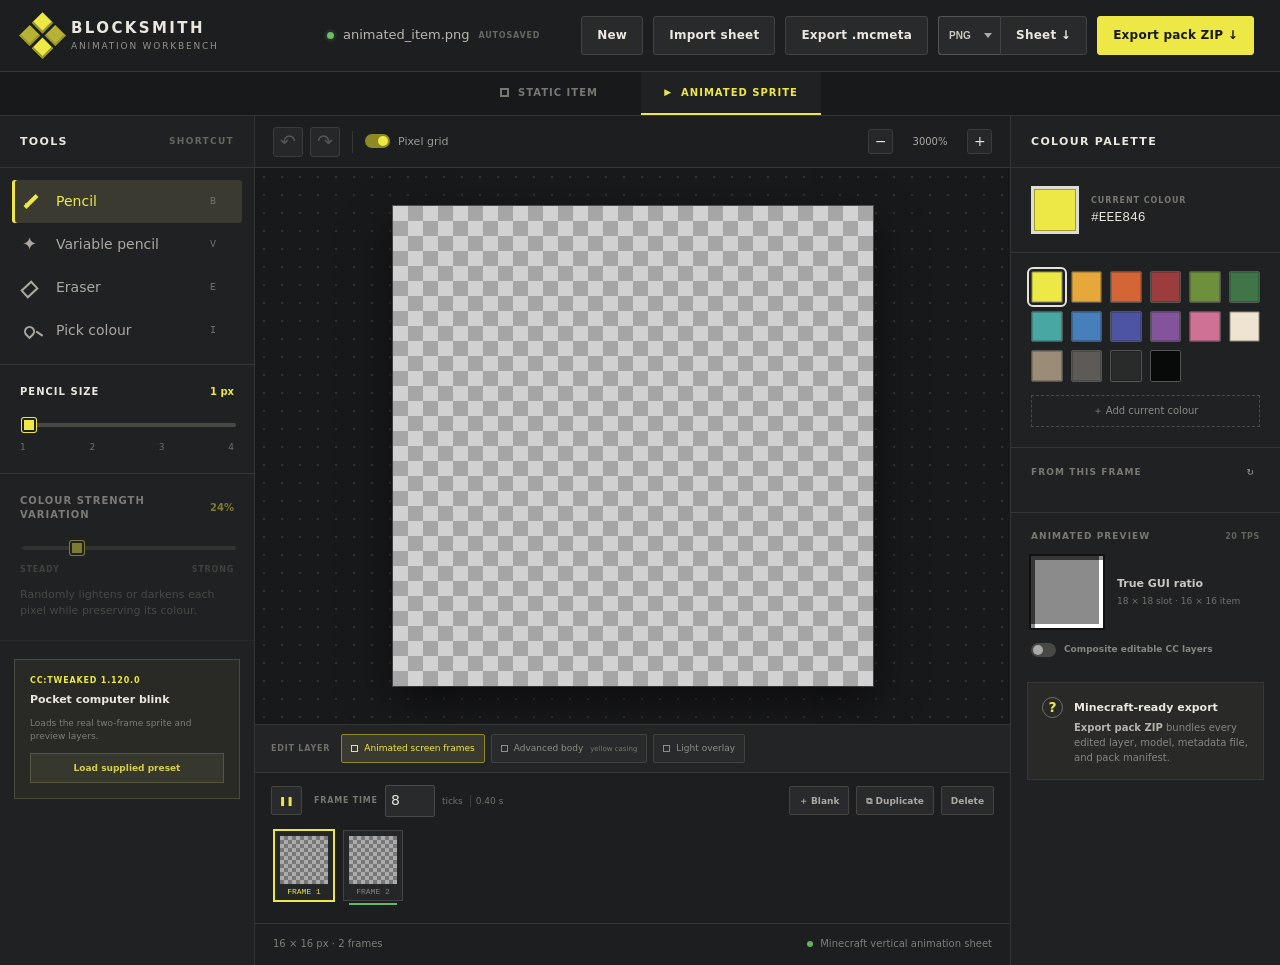
==== item-pixel-editor/animation.html @ 15eb38f9 "Initial commit: CC: App companion apps" ====
<!doctype html>
<html lang="en">
<head>
  <meta charset="utf-8">
  <meta name="viewport" content="width=device-width, initial-scale=1">
  <meta name="theme-color" content="#171819">
  <title>Blocksmith — Animated Minecraft Sprite Editor</title>
  <link rel="stylesheet" href="style.css">
</head>
<body class="animated-editor">
  <header class="topbar">
    <a class="brand" href="index.html" aria-label="Blocksmith home">
      <span class="brand-mark" aria-hidden="true"><i></i><i></i><i></i><i></i></span>
      <span><strong>BLOCKSMITH</strong><small>ANIMATION WORKBENCH</small></span>
    </a>
    <div class="file-name" title="Automatically saved in this browser"><span class="status-dot"></span><span id="documentName">animated_item.png</span><small>AUTOSAVED</small></div>
    <div class="top-actions">
      <button class="button button-muted new-button" id="newButton" type="button">New</button>
      <button class="button button-muted" id="importButton" type="button">Import sheet</button>
      <button class="button button-muted meta-button" id="metaButton" type="button">Export .mcmeta</button>
      <div class="export-group sheet-export-group">
        <label for="exportFormat">Export format</label>
        <select id="exportFormat" aria-label="Export format"><option value="png">PNG</option><option value="webp">WEBP</option></select>
        <button class="button button-muted" id="sheetButton" type="button">Sheet ↓</button>
      </div>
      <button class="button button-primary" id="exportButton" type="button">Export pack ZIP <span aria-hidden="true">↓</span></button>
    </div>
  </header>

  <nav class="editor-tabs" aria-label="Editor type">
    <a href="index.html"><span class="tab-dot"></span>Static item</a>
    <a class="active" href="animation.html"><span class="tab-play">▶</span>Animated sprite</a>
  </nav>

  <main class="workspace">
    <aside class="panel tools-panel" aria-label="Drawing tools">
      <div class="panel-heading"><span>TOOLS</span><small>SHORTCUT</small></div>
      <div class="tool-list" role="toolbar" aria-label="Pixel tools">
        <button class="tool active" data-tool="pencil" title="Pencil (B)"><span class="tool-icon pencil-icon"></span><span>Pencil</span><kbd>B</kbd></button>
        <button class="tool" data-tool="variable" title="Variable pencil (V)"><span class="tool-icon variable-icon">✦</span><span>Variable pencil</span><kbd>V</kbd></button>
        <button class="tool" data-tool="eraser" title="Eraser (E)"><span class="tool-icon eraser-icon"></span><span>Eraser</span><kbd>E</kbd></button>
        <button class="tool" data-tool="picker" title="Pick colour (I)"><span class="tool-icon picker-icon"></span><span>Pick colour</span><kbd>I</kbd></button>
      </div>
      <div class="control-section">
        <div class="control-label"><label for="sizeRange">PENCIL SIZE</label><output id="sizeOutput">1 px</output></div>
        <input id="sizeRange" type="range" min="1" max="4" value="1">
        <div class="range-ticks"><span>1</span><span>2</span><span>3</span><span>4</span></div>
      </div>
      <div class="control-section variation-control" id="variationControl">
        <div class="control-label"><label for="variationRange">COLOUR STRENGTH VARIATION</label><output id="variationOutput">24%</output></div>
        <input id="variationRange" type="range" min="0" max="100" value="24">
        <div class="variation-scale"><span>STEADY</span><span>STRONG</span></div>
        <p>Randomly lightens or darkens each pixel while preserving its colour.</p>
      </div>
      <div class="cc-preset-card">
        <small>CC:TWEAKED 1.120.0</small>
        <strong>Pocket computer blink</strong>
        <p>Loads the real two-frame sprite and preview layers.</p>
        <button id="ccPresetButton" type="button">Load supplied preset</button>
      </div>
    </aside>

    <section class="canvas-area animation-canvas-area" id="dropZone">
      <div class="canvas-toolbar">
        <div class="history-actions">
          <button class="icon-button" id="undoButton" type="button" title="Undo (Ctrl+Z)" disabled>↶</button>
          <button class="icon-button" id="redoButton" type="button" title="Redo (Ctrl+Shift+Z)" disabled>↷</button>
          <span class="divider"></span>
          <label class="grid-toggle"><input id="gridToggle" type="checkbox" checked><span></span> Pixel grid</label>
        </div>
        <div class="zoom-control">
          <button class="zoom-button" id="zoomOut" type="button" aria-label="Zoom out">−</button>
          <output id="zoomOutput">2400%</output>
          <button class="zoom-button" id="zoomIn" type="button" aria-label="Zoom in">+</button>
        </div>
      </div>
      <div class="canvas-stage">
        <div class="canvas-wrap" id="canvasWrap">
          <canvas id="editorCanvas" width="16" height="16" aria-label="Editable animation frame"></canvas>
          <canvas id="gridCanvas" width="16" height="16" aria-hidden="true"></canvas>
        </div>
        <div class="drop-message"><strong>Drop a vertical sprite sheet</strong><span>PNG or WebP · square frames stacked top to bottom</span></div>
      </div>
      <section class="timeline" aria-label="Animation timeline">
        <div class="layer-editor-bar">
          <span>EDIT LAYER</span>
          <button class="active" data-layer="animation" type="button"><i></i>Animated screen frames</button>
          <button data-layer="body" type="button"><i></i>Advanced body <small>yellow casing</small></button>
          <button data-layer="light" type="button"><i></i>Light overlay</button>
          <button class="export-layer-button" id="exportLayerButton" type="button" hidden>Export body PNG</button>
        </div>
        <div class="timeline-top">
          <div class="playback-controls">
            <button class="play-button" id="playButton" type="button" title="Play or pause">❚❚</button>
            <label for="frametimeInput">FRAME TIME</label>
            <input id="frametimeInput" type="number" min="1" max="200" value="8">
            <span>ticks</span><output id="secondsOutput">0.40 s</output>
          </div>
          <div class="frame-actions">
            <button id="addFrameButton" type="button">＋ Blank</button>
            <button id="duplicateFrameButton" type="button">⧉ Duplicate</button>
            <button id="deleteFrameButton" type="button">Delete</button>
          </div>
        </div>
        <div class="frame-strip" id="frameStrip"></div>
      </section>
      <footer class="canvas-footer">
        <span id="dimensions">16 × 16 px · 2 frames</span>
        <span class="footer-tip"><i></i> Minecraft vertical animation sheet</span>
      </footer>
    </section>

    <aside class="panel colour-panel" aria-label="Colour and preview controls">
      <div class="panel-heading"><span>COLOUR PALETTE</span></div>
      <div class="current-colour">
        <button id="colourPreview" type="button" aria-label="Open colour picker"></button>
        <div><small>CURRENT COLOUR</small><strong id="hexValue">#EEE846</strong></div>
        <input id="colourInput" type="color" value="#eee846" aria-label="Choose colour">
      </div>
      <div class="swatches" id="swatches" aria-label="Colour swatches"></div>
      <button class="add-swatch" id="addSwatch" type="button"><span>＋</span> Add current colour</button>
      <div class="recent-section">
        <div class="subheading"><span>FROM THIS FRAME</span><button id="refreshPalette" type="button" title="Refresh colours">↻</button></div>
        <div class="item-swatches" id="itemSwatches"></div>
      </div>
      <div class="inventory-preview-section">
        <div class="subheading"><span>ANIMATED PREVIEW</span><small>20 TPS</small></div>
        <div class="inventory-preview-row">
          <div class="inventory-slot" aria-label="Animated Minecraft inventory preview"><canvas id="inventoryPreview" width="18" height="18"></canvas></div>
          <div class="preview-caption"><strong>True GUI ratio</strong><span>18 × 18 slot · 16 × 16 item</span></div>
        </div>
        <label class="layer-toggle"><input id="ccLayersToggle" type="checkbox"><span></span><b>Composite editable CC layers</b></label>
      </div>
      <div class="help-card">
        <span class="help-icon">?</span>
        <div><strong>Minecraft-ready export</strong><p><b>Export pack ZIP</b> bundles every edited layer, model, metadata file, and pack manifest.</p></div>
      </div>
    </aside>
  </main>
  <input id="fileInput" type="file" accept="image/png,image/webp,.png,.webp" hidden>
  <script src="animation.js"></script>
</body>
</html>
---- item-pixel-editor/style.css ----
:root {
  color-scheme: dark;
  --ink: #e9e7df;
  --muted: #94928a;
  --line: #343536;
  --panel: #202122;
  --panel-raised: #272829;
  --black: #111213;
  --accent: #eee846;
  --accent-dark: #8d8a24;
  --zoom: 24;
}

* { box-sizing: border-box; }

html, body { min-height: 100%; }

body {
  margin: 0;
  background: #171819;
  color: var(--ink);
  font: 14px/1.4 Inter, ui-sans-serif, system-ui, -apple-system, BlinkMacSystemFont, "Segoe UI", sans-serif;
  overflow-x: hidden;
}

button, input { font: inherit; }
button { color: inherit; }

.topbar {
  height: 72px;
  display: grid;
  grid-template-columns: 260px 1fr auto;
  align-items: center;
  gap: 24px;
  padding: 0 26px;
  background: #1d1e1f;
  border-bottom: 1px solid var(--line);
  box-shadow: 0 2px 12px #0005;
}

.editor-tabs { height: 44px; display: flex; align-items: stretch; justify-content: center; gap: 2px; background: #18191a; border-bottom: 1px solid var(--line); }
.editor-tabs a { min-width: 180px; display: flex; align-items: center; justify-content: center; gap: 9px; padding: 0 18px; color: #777872; text-decoration: none; text-transform: uppercase; font-size: 10px; font-weight: 800; letter-spacing: .1em; border-bottom: 2px solid transparent; }
.editor-tabs a:hover { color: #bbb9b2; background: #202122; }
.editor-tabs a.active { color: var(--accent); border-bottom-color: var(--accent); background: #202122; }
.tab-dot { width: 9px; height: 9px; border: 2px solid currentColor; }
.tab-play { font-size: 9px; }

.brand { display: flex; align-items: center; gap: 12px; color: inherit; text-decoration: none; }
.brand strong { display: block; letter-spacing: .16em; font-size: 15px; }
.brand small { display: block; color: var(--muted); letter-spacing: .2em; font-size: 9px; margin-top: 1px; }
.brand-mark { width: 33px; height: 33px; display: grid; grid-template-columns: repeat(2, 1fr); gap: 3px; transform: rotate(45deg); }
.brand-mark i { background: var(--accent); box-shadow: inset -2px -2px #9a962c; }
.brand-mark i:nth-child(2), .brand-mark i:nth-child(3) { background: #b6b236; }

.file-name { justify-self: center; display: flex; align-items: center; gap: 9px; color: #b9b7b0; font-size: 13px; }
.file-name small { color: #676862; font-size: 8px; font-weight: 800; letter-spacing: .1em; }
.status-dot { width: 7px; height: 7px; border-radius: 50%; background: #6fbc67; box-shadow: 0 0 0 3px #6fbc6718; }
.top-actions { display: flex; gap: 10px; }
.export-group { display: flex; position: relative; }
.export-group label { position: absolute; width: 1px; height: 1px; overflow: hidden; clip: rect(0 0 0 0); }
.export-group select { appearance: none; min-width: 62px; padding: 0 20px 0 10px; border: 1px solid #555; border-right: 0; border-radius: 3px 0 0 3px; background: #292a2b url("data:image/svg+xml,%3Csvg xmlns='http://www.w3.org/2000/svg' width='8' height='5'%3E%3Cpath fill='%23aaa' d='m0 0 4 5 4-5z'/%3E%3C/svg%3E") no-repeat right 8px center; color: #cbc9c2; font-size: 10px; font-weight: 800; cursor: pointer; }
.export-group .button-primary { border-radius: 0 3px 3px 0; }
.export-group .button-muted { border-radius: 0 3px 3px 0; }

.button { border: 1px solid #444; padding: 10px 15px; border-radius: 3px; cursor: pointer; font-weight: 700; font-size: 12px; letter-spacing: .02em; }
.button-muted { background: #292a2b; }
.button-muted:hover { background: #343536; }
.button-primary { background: var(--accent); border-color: var(--accent); color: #171819; }
.button-primary:hover { background: #fff95c; }

.workspace { min-height: calc(100vh - 116px); display: grid; grid-template-columns: 255px minmax(420px, 1fr) 270px; }
.panel { background: var(--panel); }
.tools-panel { border-right: 1px solid var(--line); }
.colour-panel { border-left: 1px solid var(--line); }
.panel-heading { height: 52px; display: flex; justify-content: space-between; align-items: center; padding: 0 20px; border-bottom: 1px solid var(--line); font-size: 11px; font-weight: 800; letter-spacing: .12em; }
.panel-heading small { color: #666760; font-size: 9px; }

.tool-list { padding: 12px; border-bottom: 1px solid var(--line); }
.tool { width: 100%; height: 43px; border: 0; background: transparent; display: grid; grid-template-columns: 28px 1fr 22px; align-items: center; gap: 6px; padding: 0 10px; border-radius: 3px; text-align: left; color: #aaa8a2; cursor: pointer; }
.tool:hover { background: #292a2b; color: #fff; }
.tool.active { background: #3a3a31; color: var(--accent); box-shadow: inset 3px 0 var(--accent); }
.tool kbd { border: 0; color: #73746f; font: 10px ui-monospace, monospace; }
.tool-icon { width: 17px; height: 17px; position: relative; display: inline-block; }
.pencil-icon::before { content: ""; position: absolute; width: 4px; height: 17px; left: 7px; background: currentColor; transform: rotate(45deg); }
.pencil-icon::after { content: ""; position: absolute; border: 3px solid transparent; border-top-color: currentColor; transform: rotate(45deg); left: 0; top: 11px; }
.variable-icon { font-size: 18px; line-height: 16px; }
.eraser-icon { width: 15px; height: 11px; border: 2px solid currentColor; transform: rotate(-43deg); top: 2px; }
.picker-icon { border: 2px solid currentColor; border-radius: 50% 50% 50% 0; width: 11px; height: 11px; transform: rotate(-45deg); top: 1px; left: 2px; }
.picker-icon::after { content: ""; position: absolute; width: 2px; height: 8px; background: currentColor; top: 8px; left: 8px; transform: rotate(-10deg); }

.control-section { padding: 20px; border-bottom: 1px solid var(--line); }
.control-label { display: flex; justify-content: space-between; align-items: center; margin-bottom: 14px; font-size: 10px; letter-spacing: .1em; font-weight: 800; }
.control-label output { color: var(--accent); letter-spacing: 0; }
input[type="range"] { width: 100%; height: 4px; appearance: none; background: #484945; border-radius: 2px; accent-color: var(--accent); }
input[type="range"]::-webkit-slider-thumb { appearance: none; width: 14px; height: 14px; border-radius: 2px; background: var(--accent); border: 2px solid #202122; box-shadow: 0 0 0 1px var(--accent); cursor: pointer; }
.range-ticks { display: flex; justify-content: space-between; color: #6d6e69; font-size: 9px; margin-top: 8px; }
.variation-control p { margin: 12px 0 0; color: #777873; font-size: 11px; line-height: 1.5; }
.variation-scale { display: flex; justify-content: space-between; margin-top: 8px; color: #686963; font-size: 8px; font-weight: 800; letter-spacing: .1em; }
.cc-preset-card { margin: 18px 14px; padding: 15px; border: 1px solid #494a3e; background: #292a26; }
.cc-preset-card small { display: block; color: var(--accent); font-size: 8px; font-weight: 800; letter-spacing: .1em; }
.cc-preset-card strong { display: block; margin-top: 6px; font-size: 11px; }
.cc-preset-card p { color: #7d7e77; font-size: 9px; line-height: 1.5; }
.cc-preset-card button { width: 100%; padding: 8px; border: 1px solid #55563d; background: #36372d; color: #d4d04a; font-size: 9px; font-weight: 800; cursor: pointer; }

.canvas-area { min-width: 0; display: grid; grid-template-rows: 52px 1fr 42px; background: #171819; position: relative; }
.canvas-toolbar, .canvas-footer { display: flex; align-items: center; justify-content: space-between; padding: 0 18px; border-bottom: 1px solid var(--line); background: #1d1e1f; }
.history-actions { display: flex; align-items: center; gap: 7px; }
.icon-button, .zoom-button { width: 30px; height: 30px; border: 1px solid #3b3c3d; background: #262728; border-radius: 3px; cursor: pointer; }
.icon-button { font-size: 19px; line-height: 1; }
.icon-button:disabled { color: #555; cursor: default; }
.icon-button:not(:disabled):hover, .zoom-button:hover { border-color: #73746f; }
.divider { height: 22px; width: 1px; background: var(--line); margin: 0 5px; }
.grid-toggle { display: flex; gap: 8px; align-items: center; color: #9b9a94; font-size: 11px; cursor: pointer; }
.grid-toggle input { position: absolute; opacity: 0; }
.grid-toggle span { width: 25px; height: 14px; border-radius: 8px; background: #484946; position: relative; }
.grid-toggle span::after { content: ""; position: absolute; width: 10px; height: 10px; border-radius: 50%; background: #aaa; left: 2px; top: 2px; transition: .15s; }
.grid-toggle input:checked + span { background: var(--accent-dark); }
.grid-toggle input:checked + span::after { left: 13px; background: var(--accent); }
.zoom-control { display: flex; align-items: center; gap: 8px; }
.zoom-control output { min-width: 58px; text-align: center; color: #aaa9a2; font-size: 10px; }
.zoom-button { height: 25px; width: 25px; }

.canvas-stage { overflow: auto; display: grid; place-items: center; position: relative; padding: 38px; background-color: #18191a; background-image: radial-gradient(#303132 1px, transparent 1px); background-size: 18px 18px; }
.canvas-wrap { position: relative; width: calc(var(--canvas-w, 16) * var(--zoom) * 1px); height: calc(var(--canvas-h, 16) * var(--zoom) * 1px); box-shadow: 0 16px 40px #0008, 0 0 0 1px #555; flex: none; }
#editorCanvas, #gridCanvas { position: absolute; inset: 0; width: 100%; height: 100%; image-rendering: pixelated; }
#editorCanvas { cursor: crosshair; background-color: #d7d7d7; background-image: linear-gradient(45deg, #aaa 25%, transparent 25%), linear-gradient(-45deg, #aaa 25%, transparent 25%), linear-gradient(45deg, transparent 75%, #aaa 75%), linear-gradient(-45deg, transparent 75%, #aaa 75%); background-size: calc(var(--zoom) * 1px) calc(var(--zoom) * 1px); background-position: 0 0, 0 calc(var(--zoom) * .5px), calc(var(--zoom) * .5px) calc(var(--zoom) * -.5px), calc(var(--zoom) * -.5px) 0; }
#gridCanvas { pointer-events: none; }
.canvas-wrap.no-grid #gridCanvas { display: none; }
.drop-message { position: absolute; inset: 28px; display: none; place-content: center; text-align: center; border: 2px dashed var(--accent); background: #18191aee; z-index: 4; pointer-events: none; }
.drop-message strong { font-size: 20px; color: var(--accent); }
.drop-message span { color: #94958e; margin-top: 7px; }
.canvas-area.dragging .drop-message { display: grid; }
.canvas-footer { border-top: 1px solid var(--line); border-bottom: 0; color: #7e7f79; font-size: 10px; }
.footer-tip { display: flex; align-items: center; gap: 7px; }
.footer-tip i { width: 6px; height: 6px; border-radius: 50%; background: #68ae63; }

.current-colour { display: grid; grid-template-columns: 48px 1fr; gap: 12px; align-items: center; padding: 18px 20px; border-bottom: 1px solid var(--line); position: relative; }
#colourPreview { width: 48px; height: 48px; border: 3px solid #deddd5; background: var(--accent); box-shadow: inset 0 0 0 1px #0005; cursor: pointer; }
.current-colour small { display: block; color: #777872; font-size: 8px; letter-spacing: .12em; font-weight: 800; }
.current-colour strong { display: block; margin-top: 4px; font: 13px ui-monospace, monospace; }
#colourInput { position: absolute; opacity: 0; pointer-events: none; }
.swatches { display: grid; grid-template-columns: repeat(6, 1fr); gap: 8px; padding: 18px 20px 10px; }
.swatch { aspect-ratio: 1; border: 1px solid #555; background: var(--swatch); cursor: pointer; border-radius: 2px; box-shadow: inset 0 0 0 1px #0003; }
.swatch:hover, .swatch.selected { outline: 2px solid #e4e2da; outline-offset: 2px; }
.add-swatch { margin: 3px 20px 20px; width: calc(100% - 40px); height: 32px; background: transparent; color: #8a8b84; border: 1px dashed #4a4b49; font-size: 10px; cursor: pointer; }
.add-swatch:hover { color: var(--ink); border-color: #777; }
.recent-section { padding: 17px 20px 20px; border-top: 1px solid var(--line); }
.subheading { display: flex; justify-content: space-between; align-items: center; color: #787973; font-size: 9px; font-weight: 800; letter-spacing: .12em; margin-bottom: 13px; }
.subheading button { background: none; border: 0; color: #888; cursor: pointer; }
.item-swatches { display: grid; grid-template-columns: repeat(8, 1fr); gap: 5px; }
.item-swatches .swatch { border-radius: 50%; }
.inventory-preview-section { padding: 17px 20px 19px; border-top: 1px solid var(--line); }
.inventory-preview-section .subheading small { color: #62635e; font-size: 8px; letter-spacing: .08em; }
.inventory-preview-row { display: flex; align-items: center; gap: 14px; }
.inventory-slot {
  width: 72px;
  height: 72px;
  flex: none;
  background: #8b8b8b;
  box-shadow: 0 0 0 2px #111;
}
#inventoryPreview { display: block; width: 72px; height: 72px; image-rendering: pixelated; }
.preview-caption strong { display: block; font-size: 11px; color: #c9c7c0; }
.preview-caption span { display: block; margin-top: 4px; color: #72736d; font-size: 9px; line-height: 1.4; }
.help-card { margin: 6px 16px; padding: 14px; display: flex; gap: 11px; background: #292a28; border: 1px solid #383936; }
.help-icon { display: grid; place-items: center; flex: none; width: 21px; height: 21px; border-radius: 50%; border: 1px solid #6f706a; color: var(--accent); font-weight: 700; }
.help-card strong { font-size: 11px; }
.help-card p { margin: 4px 0 0; color: #85867f; font-size: 10px; line-height: 1.5; }
.help-card p b { color: #b5b3ac; font-weight: 700; }

.animation-canvas-area { grid-template-rows: 52px minmax(300px, 1fr) auto 42px; }
.timeline { padding: 12px 16px 14px; background: #1d1e1f; border-top: 1px solid var(--line); }
.layer-editor-bar { display: flex; align-items: center; gap: 6px; margin: -12px -16px 12px; padding: 9px 16px; border-bottom: 1px solid var(--line); background: #232425; }
.layer-editor-bar > span { margin-right: 5px; color: #6f706a; font-size: 8px; font-weight: 800; letter-spacing: .1em; }
.layer-editor-bar button { height: 29px; padding: 0 9px; border: 1px solid #42433f; border-radius: 2px; background: #292a2b; color: #8e8f88; cursor: pointer; font-size: 9px; }
.layer-editor-bar button:hover { border-color: #696a63; color: #d4d2ca; }
.layer-editor-bar button.active { border-color: var(--accent-dark); background: #3a3a31; color: var(--accent); }
.layer-editor-bar button i { display: inline-block; width: 7px; height: 7px; margin-right: 6px; border: 1px solid currentColor; vertical-align: -1px; }
.layer-editor-bar button small { margin-left: 4px; color: #77786f; font-size: 7px; }
.layer-editor-bar .export-layer-button { margin-left: auto; border-color: #666330; color: var(--accent); }
.timeline-top { display: flex; justify-content: space-between; align-items: center; gap: 15px; margin-bottom: 10px; }
.playback-controls, .frame-actions { display: flex; align-items: center; gap: 7px; }
.playback-controls label { margin-left: 5px; color: #777872; font-size: 8px; font-weight: 800; letter-spacing: .1em; }
.playback-controls input { width: 50px; padding: 5px; color: var(--ink); background: #292a2b; border: 1px solid #484948; border-radius: 2px; }
.playback-controls span, .playback-controls output { color: #70716b; font-size: 9px; }
.playback-controls output { min-width: 45px; padding-left: 5px; border-left: 1px solid #3b3c3c; }
.play-button, .frame-actions button { height: 29px; padding: 0 9px; border: 1px solid #444541; background: #292a2b; color: #aaa9a2; border-radius: 2px; cursor: pointer; font-size: 9px; font-weight: 700; }
.play-button { width: 31px; padding: 0; color: var(--accent); }
.frame-actions button:hover, .play-button:hover { border-color: #77786f; color: #fff; }
.frame-strip { display: flex; gap: 9px; overflow-x: auto; padding: 3px 3px 8px; }
.frame-card { position: relative; flex: none; width: 60px; padding: 5px 5px 4px; border: 1px solid #444; background: #252627; cursor: pointer; color: #85867f; }
.frame-card.active { border-color: var(--accent); box-shadow: 0 0 0 1px var(--accent); color: var(--accent); }
.frame-card.previewing::after { content: ""; position: absolute; left: 5px; right: 5px; bottom: -5px; height: 2px; background: #62b864; }
.frame-card canvas { display: block; width: 48px; height: 48px; image-rendering: pixelated; image-rendering: crisp-edges; background-color: #aaa; background-image: linear-gradient(45deg,#777 25%,transparent 25%),linear-gradient(-45deg,#777 25%,transparent 25%),linear-gradient(45deg,transparent 75%,#777 75%),linear-gradient(-45deg,transparent 75%,#777 75%); background-size: 8px 8px; background-position: 0 0,0 4px,4px -4px,-4px 0; }
.frame-card span { display: block; padding-top: 3px; text-align: center; font: 8px ui-monospace, monospace; }
.layer-toggle { display: flex; align-items: center; gap: 8px; margin-top: 15px; color: #85867f; font-size: 9px; cursor: pointer; }
.layer-toggle input { position: absolute; opacity: 0; }
.layer-toggle span { width: 25px; height: 14px; border-radius: 8px; background: #484946; position: relative; }
.layer-toggle span::after { content: ""; position: absolute; width: 10px; height: 10px; left: 2px; top: 2px; border-radius: 50%; background: #aaa; transition: .15s; }
.layer-toggle input:checked + span { background: var(--accent-dark); }
.layer-toggle input:checked + span::after { left: 13px; background: var(--accent); }

@media (max-width: 900px) {
  .workspace { grid-template-columns: 190px minmax(360px, 1fr); }
  .colour-panel { grid-column: 1 / -1; border-left: 0; border-top: 1px solid var(--line); display: grid; grid-template-columns: 220px 1fr 200px; }
  .colour-panel .panel-heading { display: none; }
  .current-colour, .recent-section { border: 0; }
  .swatches { grid-template-columns: repeat(6, 30px); }
  .add-swatch, .help-card, .inventory-preview-section { display: none; }
}

@media (max-width: 620px) {
  .topbar { height: auto; min-height: 66px; padding: 12px; grid-template-columns: 1fr auto; }
  .editor-tabs a { min-width: 0; flex: 1; }
  .file-name { display: none; }
  .brand small { display: none; }
  .button { padding: 9px 10px; }
  .button-muted { font-size: 0; }
  .button-muted::after { content: "Import"; font-size: 11px; }
  .new-button { display: none; }
  .export-group select { min-width: 54px; padding-left: 7px; }
  .export-group .button-primary { font-size: 0; }
  .export-group .button-primary::after { content: "↓"; font-size: 13px; }
  .workspace { display: flex; flex-direction: column; }
  .tools-panel { border: 0; }
  .tools-panel .panel-heading, .control-section { display: none; }
  .tool-list { display: grid; grid-template-columns: repeat(4, 1fr); padding: 7px; }
  .tool { height: 48px; display: flex; justify-content: center; }
  .tool span:nth-child(2), .tool kbd { display: none; }
  .canvas-area { min-height: 570px; order: 2; }
  .colour-panel { order: 1; display: block; }
  .current-colour { float: left; width: 190px; }
  .swatches { min-height: 85px; display: flex; overflow-x: auto; padding-top: 25px; }
  .swatches .swatch { min-width: 30px; height: 30px; }
  .recent-section { display: none; }
  .canvas-stage { padding: 22px; }
  .animated-editor .canvas-area { min-height: 760px; }
  .animated-editor .meta-button { display: none; }
  .animated-editor .sheet-export-group { display: none; }
  .timeline-top { align-items: flex-start; }
  .layer-editor-bar { overflow-x: auto; }
  .layer-editor-bar > span { display: none; }
  .layer-editor-bar button { white-space: nowrap; }
  .frame-actions { flex-wrap: wrap; justify-content: flex-end; }
}
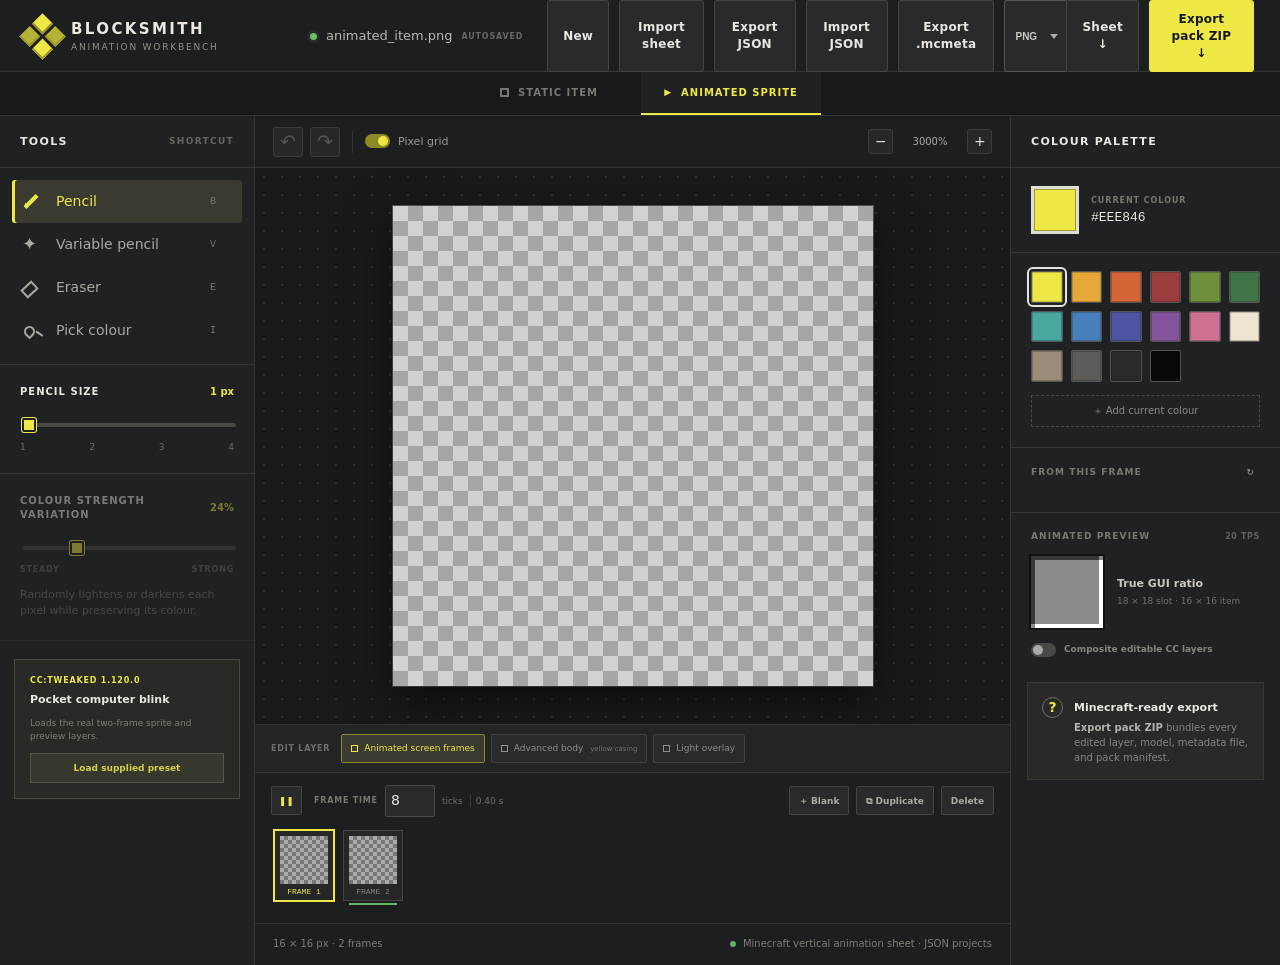
==== commit 069f1baf: "Task 020: add versioned JSON project export/import to both pixel editors The static item editor and " ====
--- a/item-pixel-editor/animation.html
+++ b/item-pixel-editor/animation.html
@@ -17,6 +17,8 @@
     <div class="top-actions">
       <button class="button button-muted new-button" id="newButton" type="button">New</button>
       <button class="button button-muted" id="importButton" type="button">Import sheet</button>
+      <button class="button button-muted" id="exportJsonButton" type="button">Export JSON</button>
+      <button class="button button-muted" id="importJsonButton" type="button">Import JSON</button>
       <button class="button button-muted meta-button" id="metaButton" type="button">Export .mcmeta</button>
       <div class="export-group sheet-export-group">
         <label for="exportFormat">Export format</label>
@@ -79,7 +81,7 @@
           <canvas id="editorCanvas" width="16" height="16" aria-label="Editable animation frame"></canvas>
           <canvas id="gridCanvas" width="16" height="16" aria-hidden="true"></canvas>
         </div>
-        <div class="drop-message"><strong>Drop a vertical sprite sheet</strong><span>PNG or WebP · square frames stacked top to bottom</span></div>
+        <div class="drop-message"><strong>Drop a sprite sheet or JSON project</strong><span>PNG or WebP sheets · square frames stacked top to bottom</span></div>
       </div>
       <section class="timeline" aria-label="Animation timeline">
         <div class="layer-editor-bar">
@@ -106,7 +108,7 @@
       </section>
       <footer class="canvas-footer">
         <span id="dimensions">16 × 16 px · 2 frames</span>
-        <span class="footer-tip"><i></i> Minecraft vertical animation sheet</span>
+        <span class="footer-tip"><i></i> Minecraft vertical animation sheet · JSON projects</span>
       </footer>
     </section>
 
@@ -137,7 +139,8 @@
       </div>
     </aside>
   </main>
-  <input id="fileInput" type="file" accept="image/png,image/webp,.png,.webp" hidden>
+  <input id="fileInput" type="file" accept="image/png,image/webp,.png,.webp,.json" hidden>
+  <input id="jsonInput" type="file" accept="application/json,.json" hidden>
   <script src="animation.js"></script>
 </body>
 </html>
